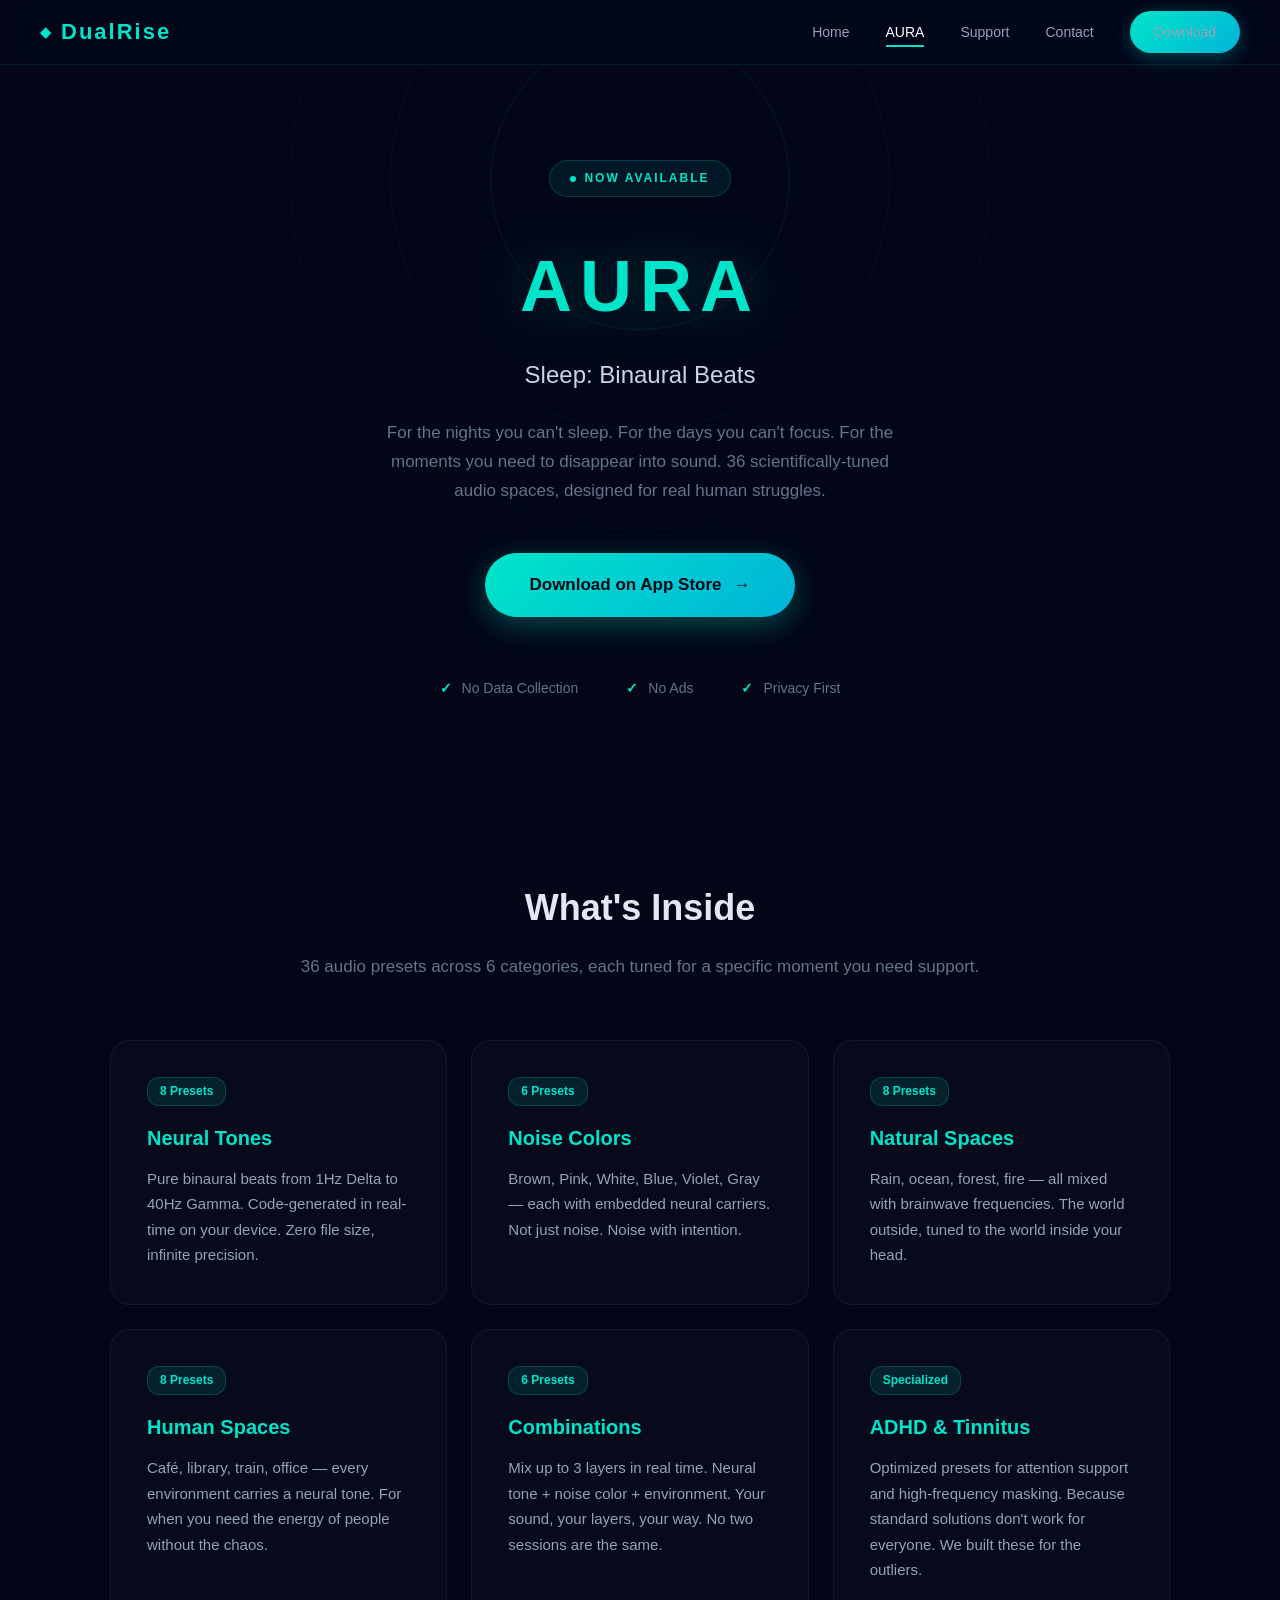
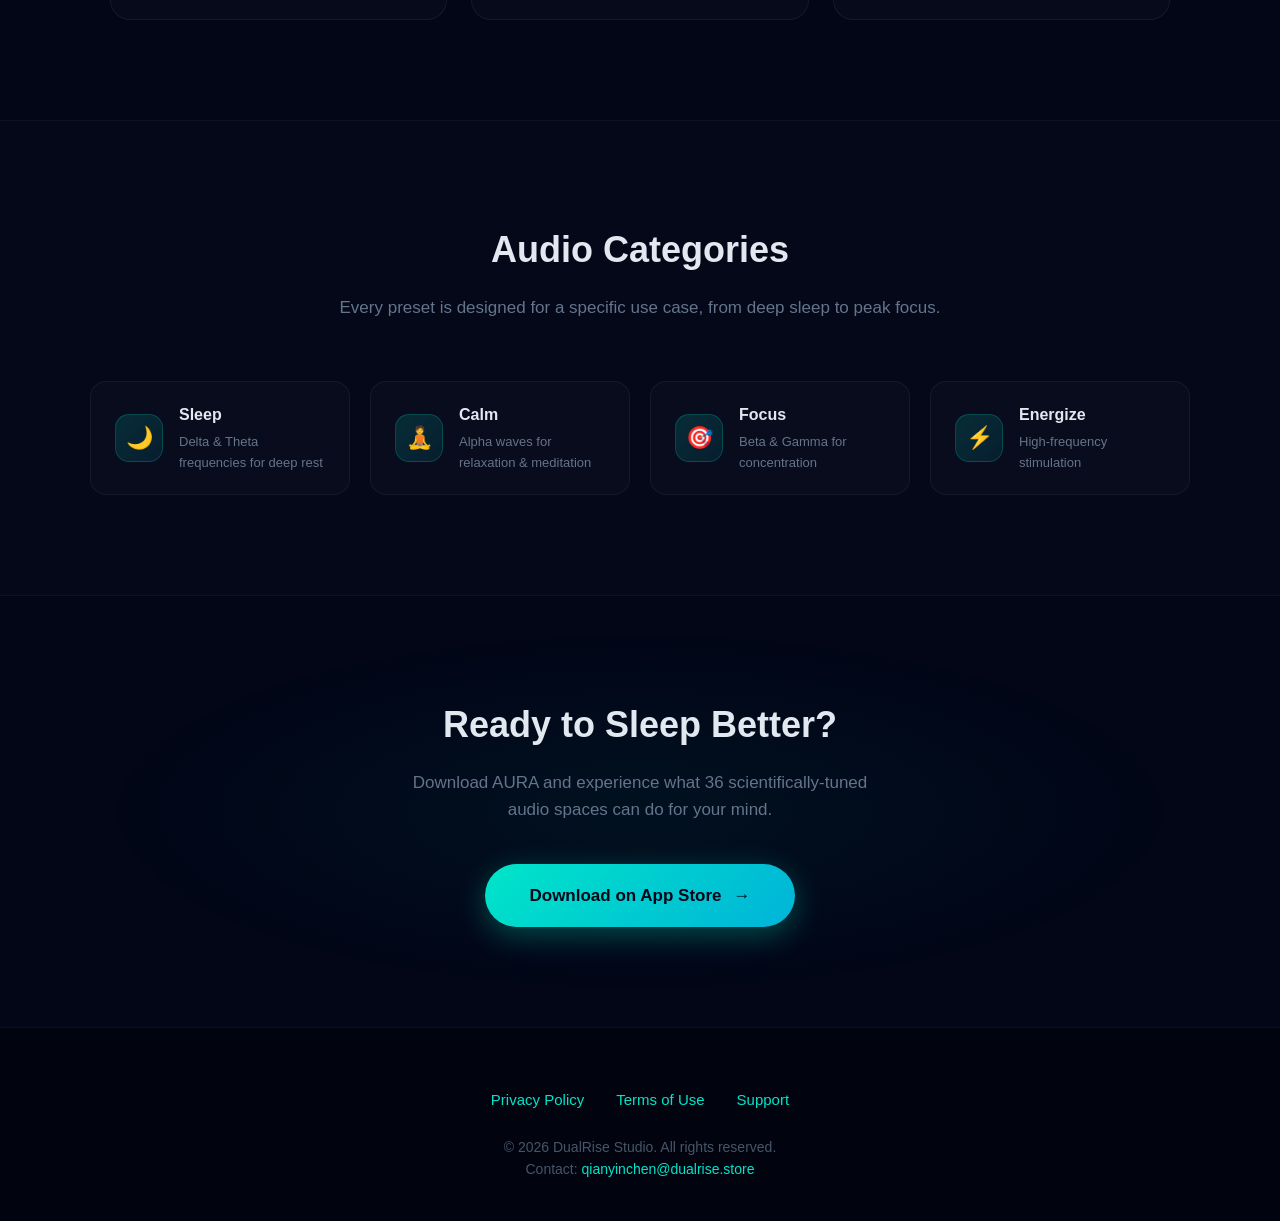
==== aura.html @ 38330945 "Add files via upload new version for website pages" ====
<!DOCTYPE html>
<html lang="en">
<head>
    <meta charset="UTF-8">
    <meta name="viewport" content="width=device-width, initial-scale=1.0">
    <title>AURA Sleep: Binaural Beats - DualRise Studio</title>
    <meta name="description" content="36 scientifically-tuned audio spaces for sleep, focus, and calm. Binaural beats, color noise & nature sounds. Privacy-first.">
    <style>
        * { margin: 0; padding: 0; box-sizing: border-box; }
        body {
            font-family: -apple-system, BlinkMacSystemFont, 'Segoe UI', Roboto, Helvetica, Arial, sans-serif;
            line-height: 1.6;
            color: #e2e8f0;
            background: #020617;
            min-height: 100vh;
            overflow-x: hidden;
        }

        /* 动态背景 */
        .bg-aura {
            position: fixed;
            top: 0; left: 0;
            width: 100%; height: 100%;
            pointer-events: none;
            z-index: 0;
            overflow: hidden;
        }
        .aura-ring {
            position: absolute;
            border-radius: 50%;
            border: 1px solid rgba(0,229,201,0.1);
            animation: auraPulse 8s infinite ease-in-out;
        }
        .aura-ring:nth-child(1) {
            width: 300px; height: 300px;
            top: 20%; left: 50%;
            transform: translate(-50%, -50%);
            animation-delay: 0s;
        }
        .aura-ring:nth-child(2) {
            width: 500px; height: 500px;
            top: 20%; left: 50%;
            transform: translate(-50%, -50%);
            animation-delay: 2s;
            border-color: rgba(0,180,216,0.08);
        }
        .aura-ring:nth-child(3) {
            width: 700px; height: 700px;
            top: 20%; left: 50%;
            transform: translate(-50%, -50%);
            animation-delay: 4s;
            border-color: rgba(0,229,201,0.05);
        }
        @keyframes auraPulse {
            0%, 100% { transform: translate(-50%, -50%) scale(1); opacity: 0.3; }
            50% { transform: translate(-50%, -50%) scale(1.1); opacity: 0.6; }
        }

        /* 导航栏 */
        .navbar {
            position: fixed;
            top: 0; width: 100%;
            background: rgba(2,6,23,0.8);
            backdrop-filter: blur(20px) saturate(180%);
            -webkit-backdrop-filter: blur(20px) saturate(180%);
            z-index: 1000;
            padding: 0 24px;
            border-bottom: 1px solid rgba(0,229,201,0.1);
        }
        .nav-inner {
            max-width: 1200px;
            margin: 0 auto;
            display: flex;
            justify-content: space-between;
            align-items: center;
            height: 64px;
        }
        .nav-logo {
            color: #00e5c9;
            font-size: 22px;
            font-weight: 800;
            text-decoration: none;
            letter-spacing: 2px;
            display: flex;
            align-items: center;
            gap: 8px;
        }
        .nav-logo::before {
            content: '◆';
            font-size: 14px;
            color: #00e5c9;
        }
        .nav-links {
            display: flex;
            gap: 36px;
            align-items: center;
        }
        .nav-links a {
            color: #94a3b8;
            text-decoration: none;
            font-size: 14px;
            font-weight: 500;
            transition: all 0.3s;
            position: relative;
        }
        .nav-links a::after {
            content: '';
            position: absolute;
            bottom: -4px;
            left: 0;
            width: 0;
            height: 2px;
            background: #00e5c9;
            transition: width 0.3s;
        }
        .nav-links a:hover {
            color: #00e5c9;
        }
        .nav-links a:hover::after {
            width: 100%;
        }
        .nav-links a.active {
            color: #fff;
        }
        .nav-links a.active::after {
            width: 100%;
        }
        .nav-cta {
            background: linear-gradient(135deg, #00e5c9, #00b4d8);
            color: #020617;
            padding: 10px 24px;
            border-radius: 24px;
            font-weight: 700;
            font-size: 13px;
            text-decoration: none;
            transition: all 0.3s;
            box-shadow: 0 4px 20px rgba(0,229,201,0.3);
        }
        .nav-cta:hover {
            transform: translateY(-2px);
            box-shadow: 0 8px 30px rgba(0,229,201,0.4);
        }

        /* Hero */
        .hero {
            position: relative;
            text-align: center;
            padding: 160px 20px 80px;
            z-index: 1;
        }
        .app-badge {
            display: inline-flex;
            align-items: center;
            gap: 8px;
            background: rgba(0,229,201,0.08);
            border: 1px solid rgba(0,229,201,0.2);
            color: #00e5c9;
            padding: 8px 20px;
            border-radius: 30px;
            font-size: 12px;
            font-weight: 700;
            letter-spacing: 2px;
            text-transform: uppercase;
            margin-bottom: 32px;
        }
        .app-badge::before {
            content: '';
            width: 6px; height: 6px;
            background: #00e5c9;
            border-radius: 50%;
            animation: pulse 2s infinite;
        }
        @keyframes pulse {
            0%, 100% { opacity: 1; }
            50% { opacity: 0.3; }
        }
        .logo {
            font-size: 72px;
            font-weight: 800;
            color: #00e5c9;
            margin-bottom: 12px;
            letter-spacing: 8px;
            text-shadow: 0 0 60px rgba(0,229,201,0.3);
        }
        .tagline {
            font-size: 24px;
            color: #c8d5e8;
            margin-bottom: 24px;
            font-weight: 300;
        }
        .subtitle {
            font-size: 17px;
            color: #64748b;
            max-width: 520px;
            margin: 0 auto 48px;
            line-height: 1.7;
        }
        .cta-btn {
            display: inline-flex;
            align-items: center;
            gap: 12px;
            background: linear-gradient(135deg, #00e5c9, #00b4d8);
            color: #020617;
            padding: 18px 44px;
            border-radius: 40px;
            font-weight: 700;
            font-size: 17px;
            text-decoration: none;
            transition: all 0.3s;
            box-shadow: 0 8px 30px rgba(0,229,201,0.3);
        }
        .cta-btn:hover {
            transform: translateY(-3px);
            box-shadow: 0 12px 40px rgba(0,229,201,0.4);
            text-decoration: none;
        }
        .cta-btn::after {
            content: '→';
            transition: transform 0.3s;
        }
        .cta-btn:hover::after {
            transform: translateX(4px);
        }

        .hero-features {
            display: flex;
            justify-content: center;
            gap: 48px;
            margin-top: 60px;
        }
        .hero-feature {
            display: flex;
            align-items: center;
            gap: 10px;
            color: #64748b;
            font-size: 14px;
        }
        .hero-feature::before {
            content: '✓';
            color: #00e5c9;
            font-weight: 700;
        }

        /* Features Grid */
        .features {
            position: relative;
            padding: 100px 20px;
            max-width: 1100px;
            margin: 0 auto;
            z-index: 1;
        }
        .section-header {
            text-align: center;
            margin-bottom: 60px;
        }
        .section-header h2 {
            font-size: 36px;
            font-weight: 800;
            margin-bottom: 16px;
        }
        .section-header p {
            font-size: 17px;
            color: #64748b;
        }
        .feature-grid {
            display: grid;
            grid-template-columns: repeat(auto-fit, minmax(300px, 1fr));
            gap: 24px;
        }
        .feature-card {
            background: rgba(255,255,255,0.02);
            border: 1px solid rgba(255,255,255,0.06);
            border-radius: 20px;
            padding: 36px;
            transition: all 0.4s;
            position: relative;
            overflow: hidden;
        }
        .feature-card:hover {
            border-color: rgba(0,229,201,0.2);
            transform: translateY(-4px);
            box-shadow: 0 16px 48px rgba(0,0,0,0.2);
        }
        .feature-card::before {
            content: '';
            position: absolute;
            top: 0; left: 0; right: 0;
            height: 2px;
            background: linear-gradient(90deg, transparent, #00e5c9, transparent);
            opacity: 0;
            transition: opacity 0.4s;
        }
        .feature-card:hover::before {
            opacity: 1;
        }
        .feature-card h3 {
            font-size: 20px;
            color: #00e5c9;
            margin-bottom: 12px;
            font-weight: 700;
        }
        .feature-card p {
            font-size: 15px;
            color: #94a3b8;
            line-height: 1.7;
        }
        .feature-count {
            display: inline-block;
            background: rgba(0,229,201,0.1);
            color: #00e5c9;
            padding: 4px 12px;
            border-radius: 12px;
            font-size: 12px;
            font-weight: 700;
            margin-bottom: 16px;
            border: 1px solid rgba(0,229,201,0.2);
        }

        /* Categories Detail */
        .categories {
            position: relative;
            padding: 100px 20px;
            z-index: 1;
            background: rgba(255,255,255,0.01);
            border-top: 1px solid rgba(255,255,255,0.04);
            border-bottom: 1px solid rgba(255,255,255,0.04);
        }
        .categories-inner {
            max-width: 1100px;
            margin: 0 auto;
        }
        .category-list {
            display: grid;
            grid-template-columns: repeat(auto-fit, minmax(250px, 1fr));
            gap: 20px;
            margin-top: 60px;
        }
        .category-item {
            display: flex;
            align-items: center;
            gap: 16px;
            padding: 20px 24px;
            background: rgba(255,255,255,0.02);
            border: 1px solid rgba(255,255,255,0.05);
            border-radius: 16px;
            transition: all 0.3s;
        }
        .category-item:hover {
            border-color: rgba(0,229,201,0.15);
            background: rgba(0,229,201,0.03);
        }
        .category-icon {
            width: 48px; height: 48px;
            background: linear-gradient(135deg, rgba(0,229,201,0.15), rgba(0,180,216,0.1));
            border-radius: 14px;
            display: flex;
            align-items: center;
            justify-content: center;
            font-size: 22px;
            flex-shrink: 0;
            border: 1px solid rgba(0,229,201,0.2);
        }
        .category-info h4 {
            font-size: 16px;
            font-weight: 600;
            margin-bottom: 4px;
        }
        .category-info p {
            font-size: 13px;
            color: #64748b;
        }

        /* CTA Section */
        .cta-section {
            position: relative;
            padding: 100px 20px;
            text-align: center;
            z-index: 1;
            background: radial-gradient(ellipse at 50% 50%, rgba(0,229,201,0.05) 0%, transparent 60%);
        }
        .cta-section h2 {
            font-size: 36px;
            font-weight: 800;
            margin-bottom: 16px;
        }
        .cta-section p {
            font-size: 17px;
            color: #64748b;
            max-width: 500px;
            margin: 0 auto 40px;
        }

        /* Footer */
        .footer {
            position: relative;
            background: #01040f;
            padding: 60px 24px 40px;
            border-top: 1px solid rgba(255,255,255,0.04);
            z-index: 1;
            text-align: center;
        }
        .footer-links {
            display: flex;
            justify-content: center;
            gap: 32px;
            margin-bottom: 24px;
        }
        .footer-links a {
            color: #00e5c9;
            text-decoration: none;
            font-size: 15px;
            font-weight: 500;
            transition: all 0.3s;
        }
        .footer-links a:hover {
            text-decoration: underline;
        }
        .footer p {
            font-size: 14px;
            color: #475569;
        }
        .footer p a {
            color: #00e5c9;
            text-decoration: none;
        }

        @media (max-width: 768px) {
            .nav-links { display: none; }
            .hero { padding: 120px 20px 60px; }
            .logo { font-size: 48px; }
            .hero-features { flex-direction: column; gap: 16px; align-items: center; }
            .feature-grid { grid-template-columns: 1fr; }
            .category-list { grid-template-columns: 1fr; }
            .section-header h2 { font-size: 28px; }
        }
    </style>
</head>
<body>
    <!-- AURA光环背景 -->
    <div class="bg-aura">
        <div class="aura-ring"></div>
        <div class="aura-ring"></div>
        <div class="aura-ring"></div>
    </div>

    <!-- 导航栏 -->
    <nav class="navbar">
        <div class="nav-inner">
            <a href="/" class="nav-logo">DualRise</a>
            <div class="nav-links">
                <a href="/">Home</a>
                <a href="/aura.html" class="active">AURA</a>
                <a href="/support">Support</a>
                <a href="mailto:qianyinchen@dualrise.store">Contact</a>
                <a href="https://apps.apple.com/app/aura-sleep-binaural-beats" class="nav-cta">Download</a>
            </div>
        </div>
    </nav>

    <!-- Hero -->
    <section class="hero">
        <div class="app-badge">Now Available</div>
        <div class="logo">AURA</div>
        <div class="tagline">Sleep: Binaural Beats</div>
        <div class="subtitle">For the nights you can't sleep. For the days you can't focus. For the moments you need to disappear into sound. 36 scientifically-tuned audio spaces, designed for real human struggles.</div>
        <a href="https://apps.apple.com/app/aura-sleep-binaural-beats" class="cta-btn">Download on App Store</a>
        <div class="hero-features">
            <div class="hero-feature">No Data Collection</div>
            <div class="hero-feature">No Ads</div>
            <div class="hero-feature">Privacy First</div>
        </div>
    </section>

    <!-- Features -->
    <section class="features">
        <div class="section-header">
            <h2>What's Inside</h2>
            <p>36 audio presets across 6 categories, each tuned for a specific moment you need support.</p>
        </div>
        <div class="feature-grid">
            <div class="feature-card">
                <div class="feature-count">8 Presets</div>
                <h3>Neural Tones</h3>
                <p>Pure binaural beats from 1Hz Delta to 40Hz Gamma. Code-generated in real-time on your device. Zero file size, infinite precision.</p>
            </div>
            <div class="feature-card">
                <div class="feature-count">6 Presets</div>
                <h3>Noise Colors</h3>
                <p>Brown, Pink, White, Blue, Violet, Gray — each with embedded neural carriers. Not just noise. Noise with intention.</p>
            </div>
            <div class="feature-card">
                <div class="feature-count">8 Presets</div>
                <h3>Natural Spaces</h3>
                <p>Rain, ocean, forest, fire — all mixed with brainwave frequencies. The world outside, tuned to the world inside your head.</p>
            </div>
            <div class="feature-card">
                <div class="feature-count">8 Presets</div>
                <h3>Human Spaces</h3>
                <p>Café, library, train, office — every environment carries a neural tone. For when you need the energy of people without the chaos.</p>
            </div>
            <div class="feature-card">
                <div class="feature-count">6 Presets</div>
                <h3>Combinations</h3>
                <p>Mix up to 3 layers in real time. Neural tone + noise color + environment. Your sound, your layers, your way. No two sessions are the same.</p>
            </div>
            <div class="feature-card">
                <div class="feature-count">Specialized</div>
                <h3>ADHD & Tinnitus</h3>
                <p>Optimized presets for attention support and high-frequency masking. Because standard solutions don't work for everyone. We built these for the outliers.</p>
            </div>
        </div>
    </section>

    <!-- Categories Detail -->
    <section class="categories">
        <div class="categories-inner">
            <div class="section-header">
                <h2>Audio Categories</h2>
                <p>Every preset is designed for a specific use case, from deep sleep to peak focus.</p>
            </div>
            <div class="category-list">
                <div class="category-item">
                    <div class="category-icon">🌙</div>
                    <div class="category-info">
                        <h4>Sleep</h4>
                        <p>Delta & Theta frequencies for deep rest</p>
                    </div>
                </div>
                <div class="category-item">
                    <div class="category-icon">🧘</div>
                    <div class="category-info">
                        <h4>Calm</h4>
                        <p>Alpha waves for relaxation & meditation</p>
                    </div>
                </div>
                <div class="category-item">
                    <div class="category-icon">🎯</div>
                    <div class="category-info">
                        <h4>Focus</h4>
                        <p>Beta & Gamma for concentration</p>
                    </div>
                </div>
                <div class="category-item">
                    <div class="category-icon">⚡</div>
                    <div class="category-info">
                        <h4>Energize</h4>
                        <p>High-frequency stimulation</p>
                    </div>
                </div>
            </div>
        </div>
    </section>

    <!-- CTA -->
    <section class="cta-section">
        <h2>Ready to Sleep Better?</h2>
        <p>Download AURA and experience what 36 scientifically-tuned audio spaces can do for your mind.</p>
        <a href="https://apps.apple.com/app/aura-sleep-binaural-beats" class="cta-btn">Download on App Store</a>
    </section>

    <!-- Footer -->
    <footer class="footer">
        <div class="footer-links">
            <a href="/privacy">Privacy Policy</a>
            <a href="/terms">Terms of Use</a>
            <a href="/support">Support</a>
        </div>
        <p>© 2026 DualRise Studio. All rights reserved.</p>
        <p>Contact: <a href="mailto:qianyinchen@dualrise.store">qianyinchen@dualrise.store</a></p>
    </footer>
</body>
</html>
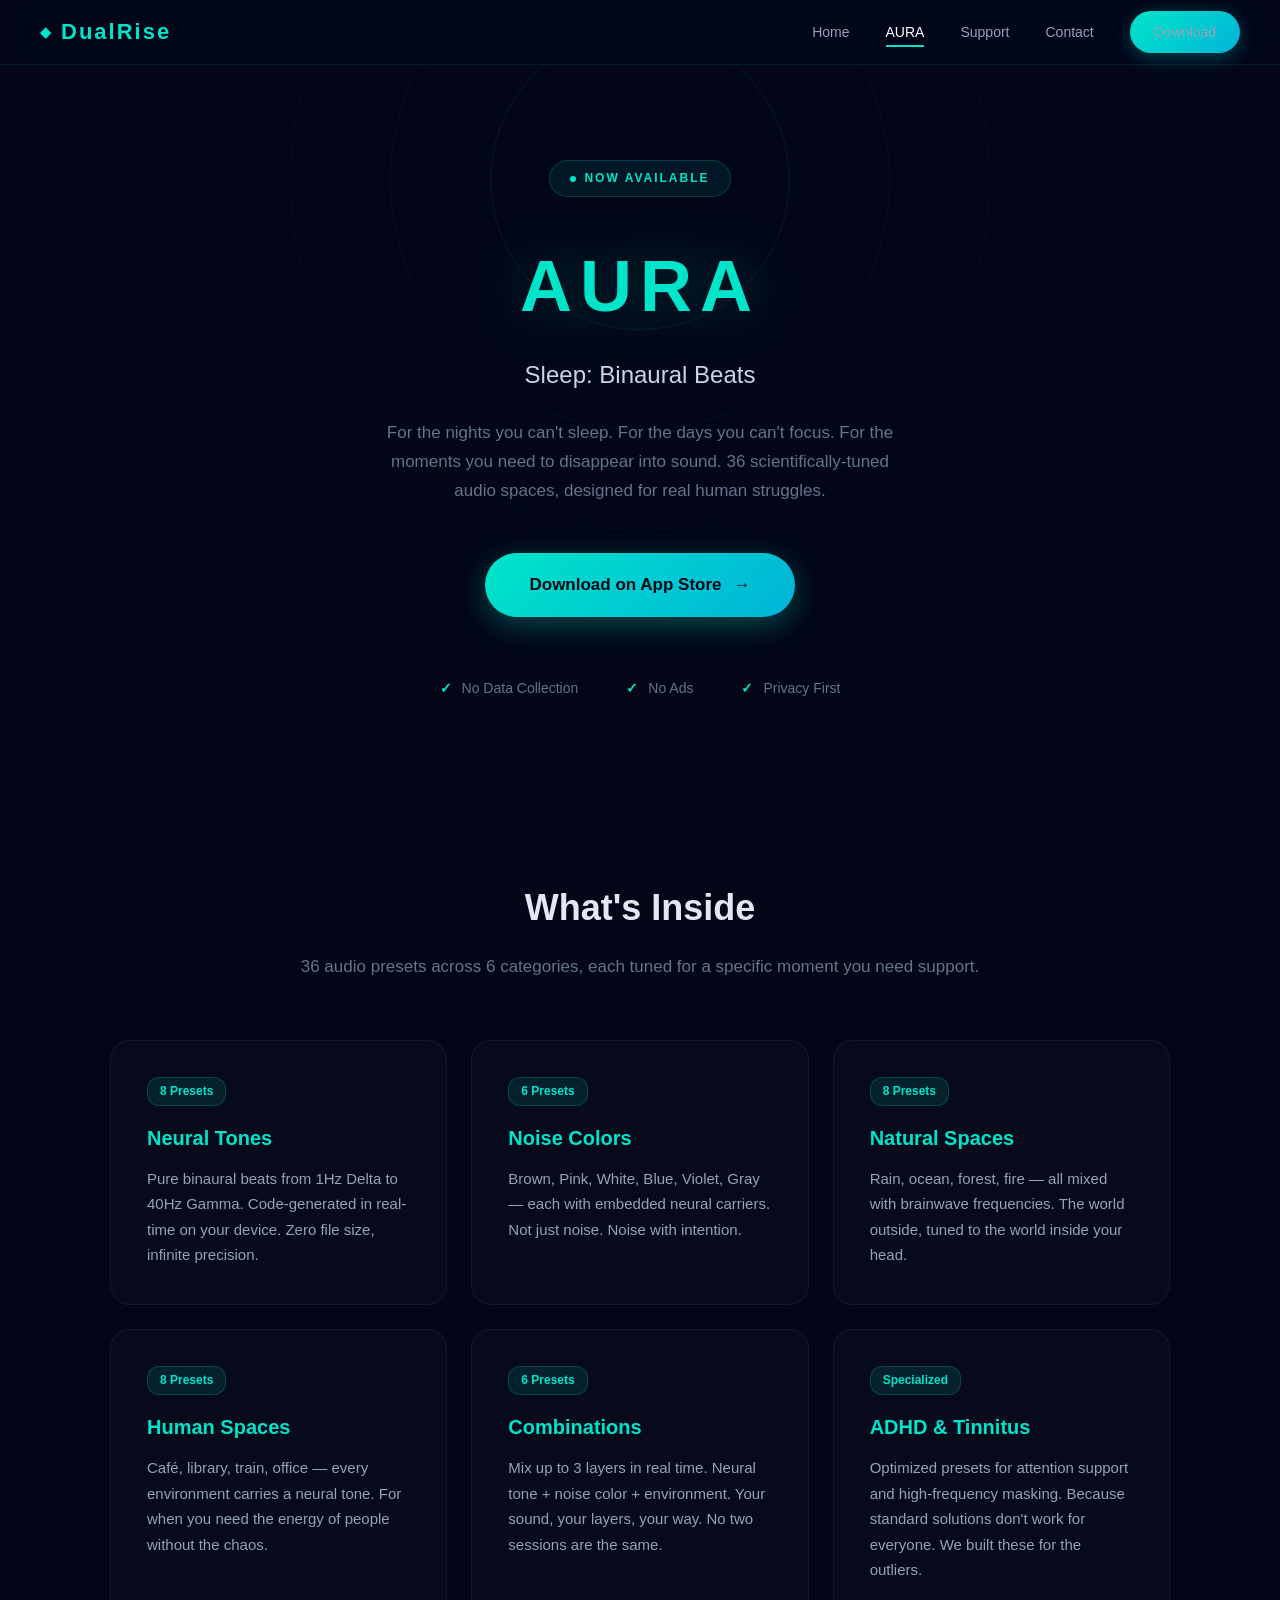
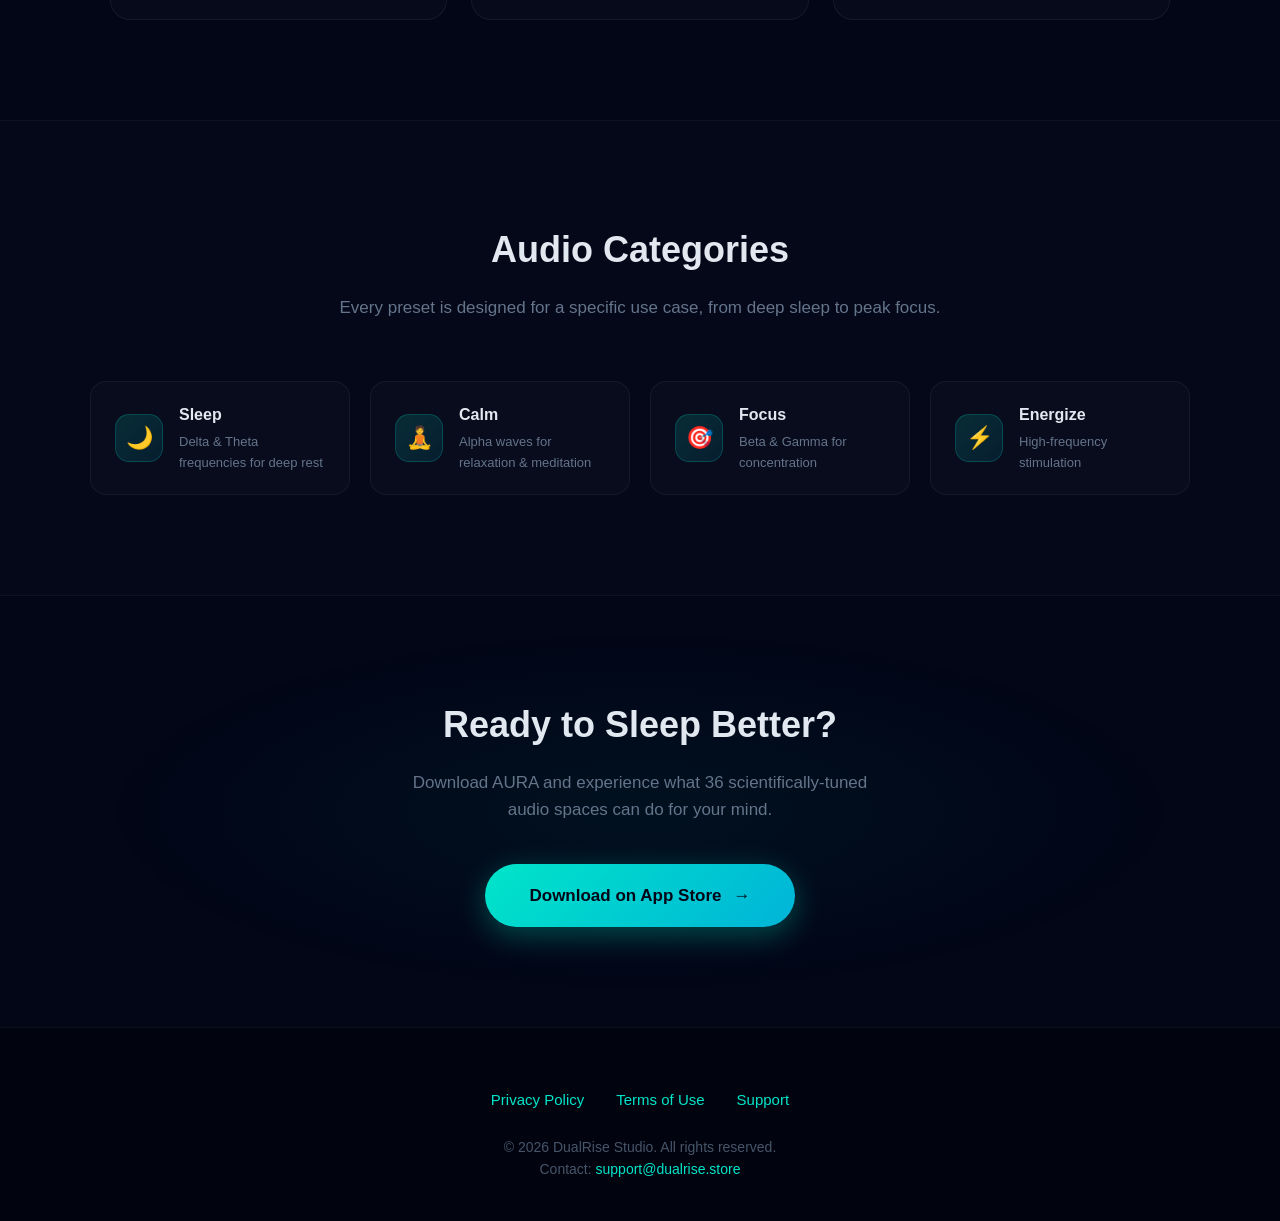
==== commit 25e4c116: "Add files via upload new email" ====
--- a/aura.html
+++ b/aura.html
@@ -451,7 +451,7 @@
                 <a href="/">Home</a>
                 <a href="/aura.html" class="active">AURA</a>
                 <a href="/support">Support</a>
-                <a href="mailto:qianyinchen@dualrise.store">Contact</a>
+                <a href="mailto:support@dualrise.store">Contact</a>
                 <a href="https://apps.apple.com/app/aura-sleep-binaural-beats" class="nav-cta">Download</a>
             </div>
         </div>
@@ -566,7 +566,7 @@
             <a href="/support">Support</a>
         </div>
         <p>© 2026 DualRise Studio. All rights reserved.</p>
-        <p>Contact: <a href="mailto:qianyinchen@dualrise.store">qianyinchen@dualrise.store</a></p>
+        <p>Contact: <a href="mailto:support@dualrise.store">support@dualrise.store</a></p>
     </footer>
 </body>
 </html>
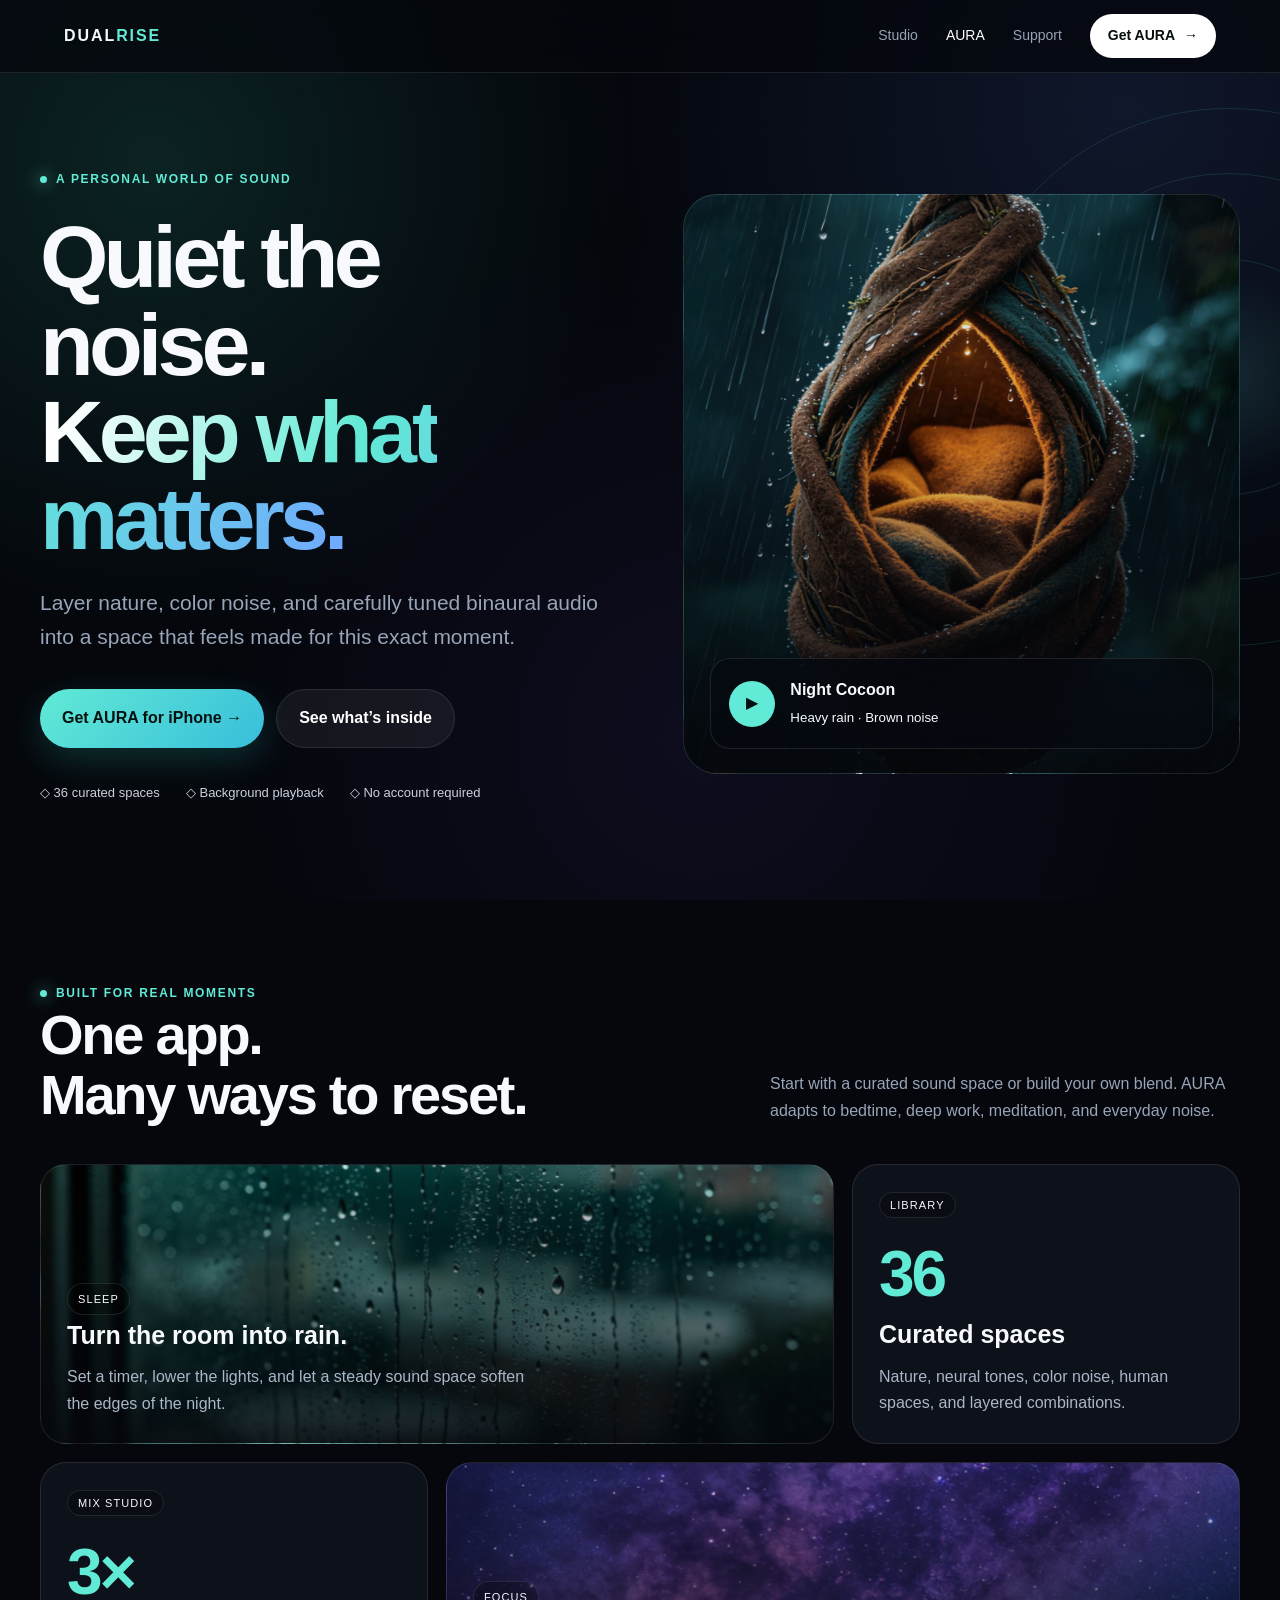
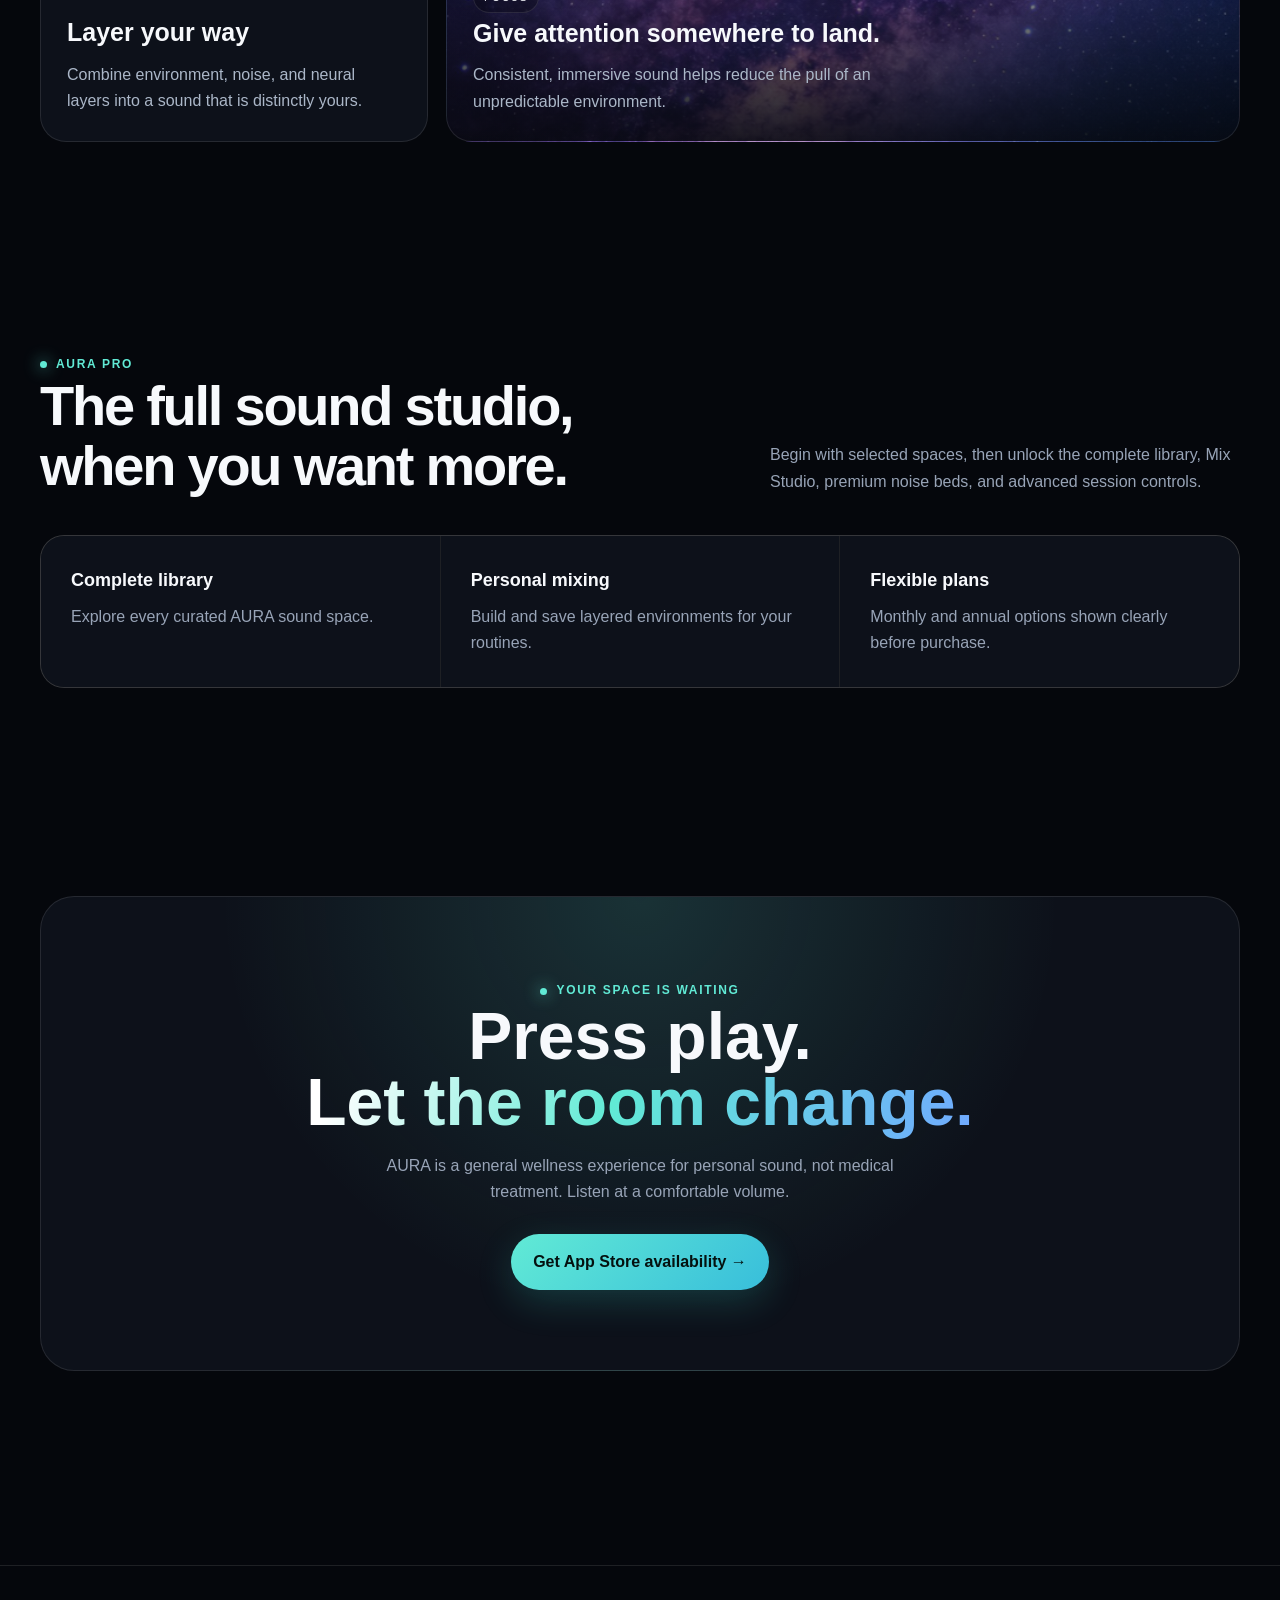
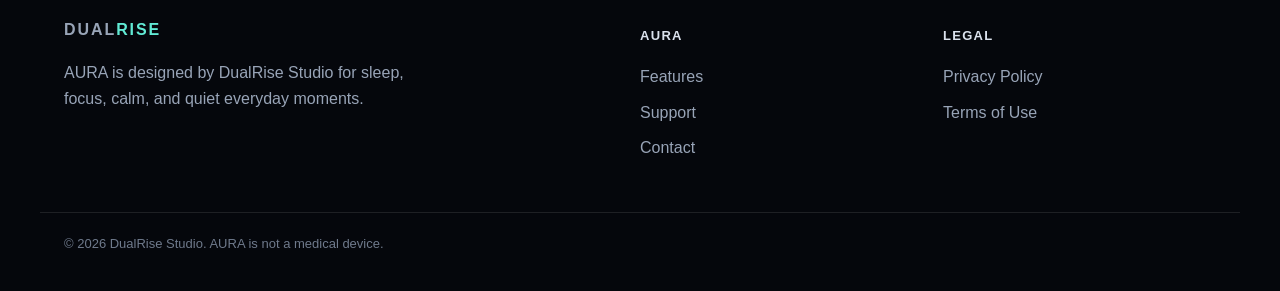
==== commit f8f88262: "Redesign studio site and update AURA legal pages" ====
--- a/aura.html
+++ b/aura.html
@@ -1,572 +1,4 @@
-<!DOCTYPE html>
-<html lang="en">
-<head>
-    <meta charset="UTF-8">
-    <meta name="viewport" content="width=device-width, initial-scale=1.0">
-    <title>AURA Sleep: Binaural Beats - DualRise Studio</title>
-    <meta name="description" content="36 scientifically-tuned audio spaces for sleep, focus, and calm. Binaural beats, color noise & nature sounds. Privacy-first.">
-    <style>
-        * { margin: 0; padding: 0; box-sizing: border-box; }
-        body {
-            font-family: -apple-system, BlinkMacSystemFont, 'Segoe UI', Roboto, Helvetica, Arial, sans-serif;
-            line-height: 1.6;
-            color: #e2e8f0;
-            background: #020617;
-            min-height: 100vh;
-            overflow-x: hidden;
-        }
-
-        /* 动态背景 */
-        .bg-aura {
-            position: fixed;
-            top: 0; left: 0;
-            width: 100%; height: 100%;
-            pointer-events: none;
-            z-index: 0;
-            overflow: hidden;
-        }
-        .aura-ring {
-            position: absolute;
-            border-radius: 50%;
-            border: 1px solid rgba(0,229,201,0.1);
-            animation: auraPulse 8s infinite ease-in-out;
-        }
-        .aura-ring:nth-child(1) {
-            width: 300px; height: 300px;
-            top: 20%; left: 50%;
-            transform: translate(-50%, -50%);
-            animation-delay: 0s;
-        }
-        .aura-ring:nth-child(2) {
-            width: 500px; height: 500px;
-            top: 20%; left: 50%;
-            transform: translate(-50%, -50%);
-            animation-delay: 2s;
-            border-color: rgba(0,180,216,0.08);
-        }
-        .aura-ring:nth-child(3) {
-            width: 700px; height: 700px;
-            top: 20%; left: 50%;
-            transform: translate(-50%, -50%);
-            animation-delay: 4s;
-            border-color: rgba(0,229,201,0.05);
-        }
-        @keyframes auraPulse {
-            0%, 100% { transform: translate(-50%, -50%) scale(1); opacity: 0.3; }
-            50% { transform: translate(-50%, -50%) scale(1.1); opacity: 0.6; }
-        }
-
-        /* 导航栏 */
-        .navbar {
-            position: fixed;
-            top: 0; width: 100%;
-            background: rgba(2,6,23,0.8);
-            backdrop-filter: blur(20px) saturate(180%);
-            -webkit-backdrop-filter: blur(20px) saturate(180%);
-            z-index: 1000;
-            padding: 0 24px;
-            border-bottom: 1px solid rgba(0,229,201,0.1);
-        }
-        .nav-inner {
-            max-width: 1200px;
-            margin: 0 auto;
-            display: flex;
-            justify-content: space-between;
-            align-items: center;
-            height: 64px;
-        }
-        .nav-logo {
-            color: #00e5c9;
-            font-size: 22px;
-            font-weight: 800;
-            text-decoration: none;
-            letter-spacing: 2px;
-            display: flex;
-            align-items: center;
-            gap: 8px;
-        }
-        .nav-logo::before {
-            content: '◆';
-            font-size: 14px;
-            color: #00e5c9;
-        }
-        .nav-links {
-            display: flex;
-            gap: 36px;
-            align-items: center;
-        }
-        .nav-links a {
-            color: #94a3b8;
-            text-decoration: none;
-            font-size: 14px;
-            font-weight: 500;
-            transition: all 0.3s;
-            position: relative;
-        }
-        .nav-links a::after {
-            content: '';
-            position: absolute;
-            bottom: -4px;
-            left: 0;
-            width: 0;
-            height: 2px;
-            background: #00e5c9;
-            transition: width 0.3s;
-        }
-        .nav-links a:hover {
-            color: #00e5c9;
-        }
-        .nav-links a:hover::after {
-            width: 100%;
-        }
-        .nav-links a.active {
-            color: #fff;
-        }
-        .nav-links a.active::after {
-            width: 100%;
-        }
-        .nav-cta {
-            background: linear-gradient(135deg, #00e5c9, #00b4d8);
-            color: #020617;
-            padding: 10px 24px;
-            border-radius: 24px;
-            font-weight: 700;
-            font-size: 13px;
-            text-decoration: none;
-            transition: all 0.3s;
-            box-shadow: 0 4px 20px rgba(0,229,201,0.3);
-        }
-        .nav-cta:hover {
-            transform: translateY(-2px);
-            box-shadow: 0 8px 30px rgba(0,229,201,0.4);
-        }
-
-        /* Hero */
-        .hero {
-            position: relative;
-            text-align: center;
-            padding: 160px 20px 80px;
-            z-index: 1;
-        }
-        .app-badge {
-            display: inline-flex;
-            align-items: center;
-            gap: 8px;
-            background: rgba(0,229,201,0.08);
-            border: 1px solid rgba(0,229,201,0.2);
-            color: #00e5c9;
-            padding: 8px 20px;
-            border-radius: 30px;
-            font-size: 12px;
-            font-weight: 700;
-            letter-spacing: 2px;
-            text-transform: uppercase;
-            margin-bottom: 32px;
-        }
-        .app-badge::before {
-            content: '';
-            width: 6px; height: 6px;
-            background: #00e5c9;
-            border-radius: 50%;
-            animation: pulse 2s infinite;
-        }
-        @keyframes pulse {
-            0%, 100% { opacity: 1; }
-            50% { opacity: 0.3; }
-        }
-        .logo {
-            font-size: 72px;
-            font-weight: 800;
-            color: #00e5c9;
-            margin-bottom: 12px;
-            letter-spacing: 8px;
-            text-shadow: 0 0 60px rgba(0,229,201,0.3);
-        }
-        .tagline {
-            font-size: 24px;
-            color: #c8d5e8;
-            margin-bottom: 24px;
-            font-weight: 300;
-        }
-        .subtitle {
-            font-size: 17px;
-            color: #64748b;
-            max-width: 520px;
-            margin: 0 auto 48px;
-            line-height: 1.7;
-        }
-        .cta-btn {
-            display: inline-flex;
-            align-items: center;
-            gap: 12px;
-            background: linear-gradient(135deg, #00e5c9, #00b4d8);
-            color: #020617;
-            padding: 18px 44px;
-            border-radius: 40px;
-            font-weight: 700;
-            font-size: 17px;
-            text-decoration: none;
-            transition: all 0.3s;
-            box-shadow: 0 8px 30px rgba(0,229,201,0.3);
-        }
-        .cta-btn:hover {
-            transform: translateY(-3px);
-            box-shadow: 0 12px 40px rgba(0,229,201,0.4);
-            text-decoration: none;
-        }
-        .cta-btn::after {
-            content: '→';
-            transition: transform 0.3s;
-        }
-        .cta-btn:hover::after {
-            transform: translateX(4px);
-        }
-
-        .hero-features {
-            display: flex;
-            justify-content: center;
-            gap: 48px;
-            margin-top: 60px;
-        }
-        .hero-feature {
-            display: flex;
-            align-items: center;
-            gap: 10px;
-            color: #64748b;
-            font-size: 14px;
-        }
-        .hero-feature::before {
-            content: '✓';
-            color: #00e5c9;
-            font-weight: 700;
-        }
-
-        /* Features Grid */
-        .features {
-            position: relative;
-            padding: 100px 20px;
-            max-width: 1100px;
-            margin: 0 auto;
-            z-index: 1;
-        }
-        .section-header {
-            text-align: center;
-            margin-bottom: 60px;
-        }
-        .section-header h2 {
-            font-size: 36px;
-            font-weight: 800;
-            margin-bottom: 16px;
-        }
-        .section-header p {
-            font-size: 17px;
-            color: #64748b;
-        }
-        .feature-grid {
-            display: grid;
-            grid-template-columns: repeat(auto-fit, minmax(300px, 1fr));
-            gap: 24px;
-        }
-        .feature-card {
-            background: rgba(255,255,255,0.02);
-            border: 1px solid rgba(255,255,255,0.06);
-            border-radius: 20px;
-            padding: 36px;
-            transition: all 0.4s;
-            position: relative;
-            overflow: hidden;
-        }
-        .feature-card:hover {
-            border-color: rgba(0,229,201,0.2);
-            transform: translateY(-4px);
-            box-shadow: 0 16px 48px rgba(0,0,0,0.2);
-        }
-        .feature-card::before {
-            content: '';
-            position: absolute;
-            top: 0; left: 0; right: 0;
-            height: 2px;
-            background: linear-gradient(90deg, transparent, #00e5c9, transparent);
-            opacity: 0;
-            transition: opacity 0.4s;
-        }
-        .feature-card:hover::before {
-            opacity: 1;
-        }
-        .feature-card h3 {
-            font-size: 20px;
-            color: #00e5c9;
-            margin-bottom: 12px;
-            font-weight: 700;
-        }
-        .feature-card p {
-            font-size: 15px;
-            color: #94a3b8;
-            line-height: 1.7;
-        }
-        .feature-count {
-            display: inline-block;
-            background: rgba(0,229,201,0.1);
-            color: #00e5c9;
-            padding: 4px 12px;
-            border-radius: 12px;
-            font-size: 12px;
-            font-weight: 700;
-            margin-bottom: 16px;
-            border: 1px solid rgba(0,229,201,0.2);
-        }
-
-        /* Categories Detail */
-        .categories {
-            position: relative;
-            padding: 100px 20px;
-            z-index: 1;
-            background: rgba(255,255,255,0.01);
-            border-top: 1px solid rgba(255,255,255,0.04);
-            border-bottom: 1px solid rgba(255,255,255,0.04);
-        }
-        .categories-inner {
-            max-width: 1100px;
-            margin: 0 auto;
-        }
-        .category-list {
-            display: grid;
-            grid-template-columns: repeat(auto-fit, minmax(250px, 1fr));
-            gap: 20px;
-            margin-top: 60px;
-        }
-        .category-item {
-            display: flex;
-            align-items: center;
-            gap: 16px;
-            padding: 20px 24px;
-            background: rgba(255,255,255,0.02);
-            border: 1px solid rgba(255,255,255,0.05);
-            border-radius: 16px;
-            transition: all 0.3s;
-        }
-        .category-item:hover {
-            border-color: rgba(0,229,201,0.15);
-            background: rgba(0,229,201,0.03);
-        }
-        .category-icon {
-            width: 48px; height: 48px;
-            background: linear-gradient(135deg, rgba(0,229,201,0.15), rgba(0,180,216,0.1));
-            border-radius: 14px;
-            display: flex;
-            align-items: center;
-            justify-content: center;
-            font-size: 22px;
-            flex-shrink: 0;
-            border: 1px solid rgba(0,229,201,0.2);
-        }
-        .category-info h4 {
-            font-size: 16px;
-            font-weight: 600;
-            margin-bottom: 4px;
-        }
-        .category-info p {
-            font-size: 13px;
-            color: #64748b;
-        }
-
-        /* CTA Section */
-        .cta-section {
-            position: relative;
-            padding: 100px 20px;
-            text-align: center;
-            z-index: 1;
-            background: radial-gradient(ellipse at 50% 50%, rgba(0,229,201,0.05) 0%, transparent 60%);
-        }
-        .cta-section h2 {
-            font-size: 36px;
-            font-weight: 800;
-            margin-bottom: 16px;
-        }
-        .cta-section p {
-            font-size: 17px;
-            color: #64748b;
-            max-width: 500px;
-            margin: 0 auto 40px;
-        }
-
-        /* Footer */
-        .footer {
-            position: relative;
-            background: #01040f;
-            padding: 60px 24px 40px;
-            border-top: 1px solid rgba(255,255,255,0.04);
-            z-index: 1;
-            text-align: center;
-        }
-        .footer-links {
-            display: flex;
-            justify-content: center;
-            gap: 32px;
-            margin-bottom: 24px;
-        }
-        .footer-links a {
-            color: #00e5c9;
-            text-decoration: none;
-            font-size: 15px;
-            font-weight: 500;
-            transition: all 0.3s;
-        }
-        .footer-links a:hover {
-            text-decoration: underline;
-        }
-        .footer p {
-            font-size: 14px;
-            color: #475569;
-        }
-        .footer p a {
-            color: #00e5c9;
-            text-decoration: none;
-        }
-
-        @media (max-width: 768px) {
-            .nav-links { display: none; }
-            .hero { padding: 120px 20px 60px; }
-            .logo { font-size: 48px; }
-            .hero-features { flex-direction: column; gap: 16px; align-items: center; }
-            .feature-grid { grid-template-columns: 1fr; }
-            .category-list { grid-template-columns: 1fr; }
-            .section-header h2 { font-size: 28px; }
-        }
-    </style>
-</head>
-<body>
-    <!-- AURA光环背景 -->
-    <div class="bg-aura">
-        <div class="aura-ring"></div>
-        <div class="aura-ring"></div>
-        <div class="aura-ring"></div>
-    </div>
-
-    <!-- 导航栏 -->
-    <nav class="navbar">
-        <div class="nav-inner">
-            <a href="/" class="nav-logo">DualRise</a>
-            <div class="nav-links">
-                <a href="/">Home</a>
-                <a href="/aura.html" class="active">AURA</a>
-                <a href="/support">Support</a>
-                <a href="mailto:support@dualrise.store">Contact</a>
-                <a href="https://apps.apple.com/app/aura-sleep-binaural-beats" class="nav-cta">Download</a>
-            </div>
-        </div>
-    </nav>
-
-    <!-- Hero -->
-    <section class="hero">
-        <div class="app-badge">Now Available</div>
-        <div class="logo">AURA</div>
-        <div class="tagline">Sleep: Binaural Beats</div>
-        <div class="subtitle">For the nights you can't sleep. For the days you can't focus. For the moments you need to disappear into sound. 36 scientifically-tuned audio spaces, designed for real human struggles.</div>
-        <a href="https://apps.apple.com/app/aura-sleep-binaural-beats" class="cta-btn">Download on App Store</a>
-        <div class="hero-features">
-            <div class="hero-feature">No Data Collection</div>
-            <div class="hero-feature">No Ads</div>
-            <div class="hero-feature">Privacy First</div>
-        </div>
-    </section>
-
-    <!-- Features -->
-    <section class="features">
-        <div class="section-header">
-            <h2>What's Inside</h2>
-            <p>36 audio presets across 6 categories, each tuned for a specific moment you need support.</p>
-        </div>
-        <div class="feature-grid">
-            <div class="feature-card">
-                <div class="feature-count">8 Presets</div>
-                <h3>Neural Tones</h3>
-                <p>Pure binaural beats from 1Hz Delta to 40Hz Gamma. Code-generated in real-time on your device. Zero file size, infinite precision.</p>
-            </div>
-            <div class="feature-card">
-                <div class="feature-count">6 Presets</div>
-                <h3>Noise Colors</h3>
-                <p>Brown, Pink, White, Blue, Violet, Gray — each with embedded neural carriers. Not just noise. Noise with intention.</p>
-            </div>
-            <div class="feature-card">
-                <div class="feature-count">8 Presets</div>
-                <h3>Natural Spaces</h3>
-                <p>Rain, ocean, forest, fire — all mixed with brainwave frequencies. The world outside, tuned to the world inside your head.</p>
-            </div>
-            <div class="feature-card">
-                <div class="feature-count">8 Presets</div>
-                <h3>Human Spaces</h3>
-                <p>Café, library, train, office — every environment carries a neural tone. For when you need the energy of people without the chaos.</p>
-            </div>
-            <div class="feature-card">
-                <div class="feature-count">6 Presets</div>
-                <h3>Combinations</h3>
-                <p>Mix up to 3 layers in real time. Neural tone + noise color + environment. Your sound, your layers, your way. No two sessions are the same.</p>
-            </div>
-            <div class="feature-card">
-                <div class="feature-count">Specialized</div>
-                <h3>ADHD & Tinnitus</h3>
-                <p>Optimized presets for attention support and high-frequency masking. Because standard solutions don't work for everyone. We built these for the outliers.</p>
-            </div>
-        </div>
-    </section>
-
-    <!-- Categories Detail -->
-    <section class="categories">
-        <div class="categories-inner">
-            <div class="section-header">
-                <h2>Audio Categories</h2>
-                <p>Every preset is designed for a specific use case, from deep sleep to peak focus.</p>
-            </div>
-            <div class="category-list">
-                <div class="category-item">
-                    <div class="category-icon">🌙</div>
-                    <div class="category-info">
-                        <h4>Sleep</h4>
-                        <p>Delta & Theta frequencies for deep rest</p>
-                    </div>
-                </div>
-                <div class="category-item">
-                    <div class="category-icon">🧘</div>
-                    <div class="category-info">
-                        <h4>Calm</h4>
-                        <p>Alpha waves for relaxation & meditation</p>
-                    </div>
-                </div>
-                <div class="category-item">
-                    <div class="category-icon">🎯</div>
-                    <div class="category-info">
-                        <h4>Focus</h4>
-                        <p>Beta & Gamma for concentration</p>
-                    </div>
-                </div>
-                <div class="category-item">
-                    <div class="category-icon">⚡</div>
-                    <div class="category-info">
-                        <h4>Energize</h4>
-                        <p>High-frequency stimulation</p>
-                    </div>
-                </div>
-            </div>
-        </div>
-    </section>
-
-    <!-- CTA -->
-    <section class="cta-section">
-        <h2>Ready to Sleep Better?</h2>
-        <p>Download AURA and experience what 36 scientifically-tuned audio spaces can do for your mind.</p>
-        <a href="https://apps.apple.com/app/aura-sleep-binaural-beats" class="cta-btn">Download on App Store</a>
-    </section>
-
-    <!-- Footer -->
-    <footer class="footer">
-        <div class="footer-links">
-            <a href="/privacy">Privacy Policy</a>
-            <a href="/terms">Terms of Use</a>
-            <a href="/support">Support</a>
-        </div>
-        <p>© 2026 DualRise Studio. All rights reserved.</p>
-        <p>Contact: <a href="mailto:support@dualrise.store">support@dualrise.store</a></p>
-    </footer>
-</body>
-</html>+<!doctype html><html lang="en"><head><meta charset="utf-8"><meta name="viewport" content="width=device-width,initial-scale=1"><title>AURA Sleep — Your Space to Rest, Focus & Reset</title><meta name="description" content="AURA combines nature, color noise, and binaural audio into personal sound spaces for sleep, focus, and calm."><link rel="stylesheet" href="studio.css"></head><body><div class="ambient"></div><div class="orb"></div><nav class="nav"><div class="nav-inner"><a class="brand" href="index.html">DUAL<i>RISE</i></a><div class="nav-links"><a href="index.html">Studio</a><a class="active" href="aura.html">AURA</a><a href="support.html">Support</a><a class="nav-cta" href="mailto:support@dualrise.store?subject=AURA%20App%20Store%20availability">Get AURA <span>→</span></a></div></div></nav><main><section class="hero aura-hero container"><div class="hero-copy"><span class="kicker">A personal world of sound</span><h1>Quiet the noise.<br><span class="gradient">Keep what matters.</span></h1><p>Layer nature, color noise, and carefully tuned binaural audio into a space that feels made for this exact moment.</p><div class="actions"><a class="button" href="mailto:support@dualrise.store?subject=AURA%20App%20Store%20availability">Get AURA for iPhone →</a><a class="button secondary" href="#inside">See what’s inside</a></div><div class="proof"><span>◇ 36 curated spaces</span><span>◇ Background playback</span><span>◇ No account required</span></div></div><div class="aura-visual"><div class="now-playing"><div class="play">▶</div><div><strong>Night Cocoon</strong><br><small>Heavy rain · Brown noise</small></div><div class="wave"><i></i><i></i><i></i><i></i></div></div></div></section>
+<section class="section container" id="inside"><div class="section-head"><div><span class="kicker">Built for real moments</span><h2>One app.<br>Many ways to reset.</h2></div><p>Start with a curated sound space or build your own blend. AURA adapts to bedtime, deep work, meditation, and everyday noise.</p></div><div class="feature-bento"><article class="bento wide image" style="--image:url('assets/rain-glass.png')"><span class="tag">Sleep</span><h3>Turn the room into rain.</h3><p>Set a timer, lower the lights, and let a steady sound space soften the edges of the night.</p></article><article class="bento"><span class="tag">Library</span><div class="metric">36</div><h3>Curated spaces</h3><p>Nature, neural tones, color noise, human spaces, and layered combinations.</p></article><article class="bento"><span class="tag">Mix Studio</span><div class="metric">3×</div><h3>Layer your way</h3><p>Combine environment, noise, and neural layers into a sound that is distinctly yours.</p></article><article class="bento wide image" style="--image:url('assets/deep-focus.png')"><span class="tag">Focus</span><h3>Give attention somewhere to land.</h3><p>Consistent, immersive sound helps reduce the pull of an unpredictable environment.</p></article></div></section>
+<section class="section container"><div class="section-head"><div><span class="kicker">AURA Pro</span><h2>The full sound studio,<br>when you want more.</h2></div><p>Begin with selected spaces, then unlock the complete library, Mix Studio, premium noise beds, and advanced session controls.</p></div><div class="value-strip"><div class="value"><strong>Complete library</strong><span>Explore every curated AURA sound space.</span></div><div class="value"><strong>Personal mixing</strong><span>Build and save layered environments for your routines.</span></div><div class="value"><strong>Flexible plans</strong><span>Monthly and annual options shown clearly before purchase.</span></div></div></section>
+<section class="section container"><div class="final-cta"><span class="kicker">Your space is waiting</span><h2>Press play.<br><span class="gradient">Let the room change.</span></h2><p>AURA is a general wellness experience for personal sound, not medical treatment. Listen at a comfortable volume.</p><a class="button" href="mailto:support@dualrise.store?subject=AURA%20App%20Store%20availability">Get App Store availability →</a></div></section></main><footer class="footer"><div class="footer-inner"><div><a class="brand" href="index.html">DUAL<i>RISE</i></a><p>AURA is designed by DualRise Studio for sleep, focus, calm, and quiet everyday moments.</p></div><div><h4>AURA</h4><a href="#inside">Features</a><a href="support.html">Support</a><a href="mailto:support@dualrise.store">Contact</a></div><div><h4>Legal</h4><a href="privacy.html">Privacy Policy</a><a href="terms.html">Terms of Use</a></div></div><div class="copyright">© 2026 DualRise Studio. AURA is not a medical device.</div></footer></body></html>
--- a/studio.css
+++ b/studio.css
@@ -0,0 +1 @@
+:root{--bg:#05070c;--surface:#0d111a;--surface2:#111826;--ink:#f7f9fc;--muted:#98a4b7;--line:rgba(255,255,255,.1);--aqua:#61ead5;--blue:#70a9ff;--violet:#9a8cff;--max:1200px}*{box-sizing:border-box}html{scroll-behavior:smooth}body{margin:0;background:var(--bg);color:var(--ink);font:16px/1.65 -apple-system,BlinkMacSystemFont,"SF Pro Display","Segoe UI",sans-serif;overflow-x:hidden}a{color:inherit}.ambient{position:fixed;inset:0;z-index:-2;background:radial-gradient(circle at 12% 18%,rgba(58,220,196,.13),transparent 30rem),radial-gradient(circle at 88% 12%,rgba(88,133,255,.13),transparent 34rem),radial-gradient(circle at 55% 82%,rgba(132,89,255,.08),transparent 32rem)}.ambient:after{content:"";position:absolute;inset:0;opacity:.22;background-image:linear-gradient(rgba(255,255,255,.025) 1px,transparent 1px),linear-gradient(90deg,rgba(255,255,255,.025) 1px,transparent 1px);background-size:64px 64px;mask-image:linear-gradient(to bottom,#000,transparent 80%)}.orb{position:fixed;width:42vw;aspect-ratio:1;border:1px solid rgba(97,234,213,.13);border-radius:50%;right:-17vw;top:12vh;z-index:-1;animation:drift 12s ease-in-out infinite}.orb:before,.orb:after{content:"";position:absolute;border:inherit;border-radius:inherit;inset:12%}.orb:after{inset:28%;background:radial-gradient(circle,rgba(97,234,213,.12),transparent 65%)}@keyframes drift{50%{transform:translate3d(-2vw,2vh,0) scale(1.05)}}.nav{position:sticky;top:0;z-index:20;background:rgba(5,7,12,.76);backdrop-filter:blur(22px);border-bottom:1px solid var(--line)}.nav-inner{max-width:var(--max);height:72px;margin:auto;padding:0 24px;display:flex;align-items:center;justify-content:space-between}.brand{text-decoration:none;font-weight:850;letter-spacing:.12em}.brand i{font-style:normal;color:var(--aqua)}.nav-links{display:flex;align-items:center;gap:28px}.nav-links a{text-decoration:none;color:var(--muted);font-size:14px}.nav-links a:hover,.nav-links .active{color:#fff}.nav-cta,.button{display:inline-flex;align-items:center;justify-content:center;gap:9px;text-decoration:none;border-radius:999px;font-weight:760;transition:transform .25s,box-shadow .25s}.nav-cta{padding:10px 18px!important;background:#fff;color:#07100f!important}.button{padding:15px 22px;background:linear-gradient(135deg,var(--aqua),#38bedb);color:#04110f;box-shadow:0 12px 36px rgba(50,210,193,.2)}.button.secondary{background:rgba(255,255,255,.06);border:1px solid var(--line);color:#fff;box-shadow:none}.button:hover,.nav-cta:hover{transform:translateY(-2px);box-shadow:0 16px 44px rgba(50,210,193,.28)}.container{width:min(var(--max),calc(100% - 48px));margin:auto}.hero{min-height:720px;padding:92px 0 72px;display:grid;grid-template-columns:1.02fr .98fr;gap:64px;align-items:center}.kicker{display:inline-flex;align-items:center;gap:9px;color:var(--aqua);font-size:12px;font-weight:800;letter-spacing:.14em;text-transform:uppercase}.kicker:before{content:"";width:7px;height:7px;border-radius:50%;background:var(--aqua);box-shadow:0 0 16px var(--aqua);animation:pulse 2.4s ease-in-out infinite}@keyframes pulse{50%{opacity:.35;transform:scale(.7)}}h1{font-size:clamp(52px,7vw,88px);line-height:.99;letter-spacing:-.055em;margin:22px 0 24px}h1 .gradient,.gradient{background:linear-gradient(110deg,#fff 5%,var(--aqua) 46%,var(--blue));color:transparent;background-clip:text}.hero-copy>p{font-size:clamp(18px,2vw,21px);color:var(--muted);max-width:640px}.actions{display:flex;gap:12px;flex-wrap:wrap;margin-top:34px}.proof{display:flex;gap:26px;flex-wrap:wrap;margin-top:34px;color:#c9d1dd;font-size:13px}.proof span{display:flex;gap:7px;align-items:center}.proof svg{width:16px;color:var(--aqua)}.showcase{position:relative;min-height:560px;display:grid;place-items:center}.halo{position:absolute;width:88%;aspect-ratio:1;border-radius:50%;background:radial-gradient(circle,rgba(97,234,213,.18),rgba(89,110,255,.08) 38%,transparent 68%);animation:breathe 7s ease-in-out infinite}@keyframes breathe{50%{transform:scale(1.08);filter:hue-rotate(15deg)}}.app-icon{width:min(310px,64vw);position:relative;border-radius:22.5%;box-shadow:0 40px 100px rgba(0,0,0,.55),0 0 80px rgba(97,234,213,.16);animation:float 6s ease-in-out infinite}@keyframes float{50%{transform:translateY(-14px) rotate(1deg)}}.floating-card{position:absolute;padding:14px 17px;background:rgba(14,20,31,.76);border:1px solid var(--line);border-radius:16px;backdrop-filter:blur(16px);box-shadow:0 20px 50px rgba(0,0,0,.32);font-size:13px;color:#d6deea}.floating-card strong{display:block;color:#fff;font-size:15px}.fc1{left:0;top:18%}.fc2{right:0;bottom:17%}.section{padding:104px 0}.section-head{display:flex;justify-content:space-between;gap:40px;align-items:end;margin-bottom:40px}.section-head h2{font-size:clamp(34px,5vw,56px);line-height:1.06;letter-spacing:-.04em;margin:0}.section-head p{color:var(--muted);max-width:470px;margin:0}.product-grid{display:grid;grid-template-columns:2fr 1fr 1fr;gap:18px}.product{position:relative;min-height:370px;border:1px solid var(--line);border-radius:30px;overflow:hidden;background:var(--surface);padding:28px;display:flex;flex-direction:column;justify-content:flex-end}.product:before{content:"";position:absolute;inset:0;background:linear-gradient(to top,rgba(3,7,12,.96) 8%,rgba(3,7,12,.25) 70%),var(--image,none) center/cover;transition:transform .6s}.product:hover:before{transform:scale(1.035)}.product>*{position:relative}.product-featured{min-height:520px}.product-icon{width:58px;border-radius:22.5%;margin-bottom:auto;box-shadow:0 16px 30px rgba(0,0,0,.3)}.tag{align-self:flex-start;padding:6px 10px;border:1px solid var(--line);border-radius:999px;background:rgba(0,0,0,.28);font-size:11px;letter-spacing:.1em;text-transform:uppercase}.product h3{font-size:32px;line-height:1.1;margin:18px 0 9px}.product p{color:#b7c2d2;margin:0 0 18px}.product-link{color:var(--aqua);text-decoration:none;font-weight:700}.coming{background:linear-gradient(145deg,#101623,#090d15)}.coming:after{content:"";position:absolute;width:190px;aspect-ratio:1;border:1px solid rgba(112,169,255,.18);border-radius:50%;right:-70px;top:-70px;box-shadow:inset 0 0 50px rgba(112,169,255,.05)}.principles{display:grid;grid-template-columns:repeat(3,1fr);gap:18px}.principle{border:1px solid var(--line);border-radius:24px;padding:28px;background:rgba(13,17,26,.65)}.icon{width:46px;height:46px;display:grid;place-items:center;border-radius:14px;background:linear-gradient(145deg,rgba(97,234,213,.16),rgba(112,169,255,.12));color:var(--aqua);margin-bottom:24px}.icon svg{width:23px}.principle h3{font-size:20px;margin:0 0 9px}.principle p{color:var(--muted);margin:0}.aura-hero{min-height:760px}.aura-visual{position:relative;height:580px;border-radius:34px;overflow:hidden;border:1px solid var(--line);background:url('assets/night-cocoon.png') center/cover}.aura-visual:after{content:"";position:absolute;inset:0;background:linear-gradient(to top,rgba(5,7,12,.88),transparent 60%),radial-gradient(circle at 50% 48%,transparent,rgba(5,7,12,.35))}.now-playing{position:absolute;z-index:2;left:26px;right:26px;bottom:24px;padding:18px;background:rgba(7,10,17,.68);border:1px solid var(--line);border-radius:20px;backdrop-filter:blur(20px);display:flex;align-items:center;gap:15px}.play{width:46px;height:46px;border-radius:50%;display:grid;place-items:center;background:var(--aqua);color:#04110f}.wave{height:28px;display:flex;align-items:center;gap:3px;margin-left:auto}.wave i{width:3px;border-radius:5px;background:var(--aqua);animation:wave 1.2s ease-in-out infinite}.wave i:nth-child(2){animation-delay:.15s}.wave i:nth-child(3){animation-delay:.3s}.wave i:nth-child(4){animation-delay:.45s}@keyframes wave{0%,100%{height:7px}50%{height:27px}}.feature-bento{display:grid;grid-template-columns:repeat(12,1fr);gap:18px}.bento{grid-column:span 4;min-height:280px;border:1px solid var(--line);border-radius:26px;background:var(--surface);padding:26px;overflow:hidden;position:relative}.bento.wide{grid-column:span 8}.bento.image{background:linear-gradient(to top,rgba(5,7,12,.9),rgba(5,7,12,.1)),var(--image) center/cover;display:flex;flex-direction:column;justify-content:flex-end}.bento h3{font-size:25px;margin:0 0 8px}.bento p{color:#abb7c8;margin:0;max-width:480px}.metric{font-size:64px;line-height:1;color:var(--aqua);font-weight:850;letter-spacing:-.05em;margin:25px 0 8px}.value-strip{display:grid;grid-template-columns:repeat(3,1fr);gap:1px;background:var(--line);border:1px solid var(--line);border-radius:24px;overflow:hidden}.value{background:var(--surface);padding:30px}.value strong{display:block;font-size:18px;margin-bottom:8px}.value span{color:var(--muted)}.final-cta{text-align:center;border:1px solid var(--line);border-radius:34px;padding:80px 24px;background:radial-gradient(circle at 50% 0,rgba(97,234,213,.15),transparent 55%),var(--surface)}.final-cta h2{font-size:clamp(38px,6vw,66px);line-height:1;margin:0 0 18px}.final-cta p{color:var(--muted);max-width:570px;margin:0 auto 28px}.footer{border-top:1px solid var(--line);margin-top:90px}.footer-inner{max-width:var(--max);margin:auto;padding:42px 24px;display:grid;grid-template-columns:2fr 1fr 1fr;gap:30px}.footer p{color:var(--muted);max-width:380px}.footer h4{font-size:13px;text-transform:uppercase;letter-spacing:.1em;color:#dbe2ed}.footer a{display:block;color:var(--muted);text-decoration:none;margin:9px 0}.footer a:hover{color:#fff}.copyright{max-width:var(--max);margin:auto;padding:20px 24px 36px;border-top:1px solid var(--line);color:#6f7a8c;font-size:13px}@media(max-width:850px){.nav-links a:not(.nav-cta):not(.active){display:none}.hero{grid-template-columns:1fr;padding-top:65px}.hero-copy{text-align:center}.hero-copy>p{margin-inline:auto}.actions,.proof{justify-content:center}.showcase{min-height:430px}.fc1{left:2%}.fc2{right:2%}.product-grid{grid-template-columns:1fr 1fr}.product-featured{grid-column:1/-1}.principles,.value-strip{grid-template-columns:1fr}.feature-bento{display:block}.bento{margin-bottom:16px}.section-head{display:block}.section-head p{margin-top:16px}.footer-inner{grid-template-columns:1fr 1fr}.footer-inner>div:first-child{grid-column:1/-1}}@media(max-width:560px){.container{width:min(100% - 32px,var(--max))}.nav-inner{padding:0 16px}.nav-links{gap:12px}.nav-cta{padding:9px 13px!important}.hero{min-height:auto}.showcase{min-height:370px}.app-icon{width:220px}.floating-card{font-size:11px;padding:10px}.product-grid{grid-template-columns:1fr}.product-featured{min-height:430px}.section{padding:76px 0}.aura-visual{height:470px}.footer-inner{grid-template-columns:1fr}}@media(prefers-reduced-motion:reduce){html{scroll-behavior:auto}*,*:before,*:after{animation:none!important;transition:none!important}}
